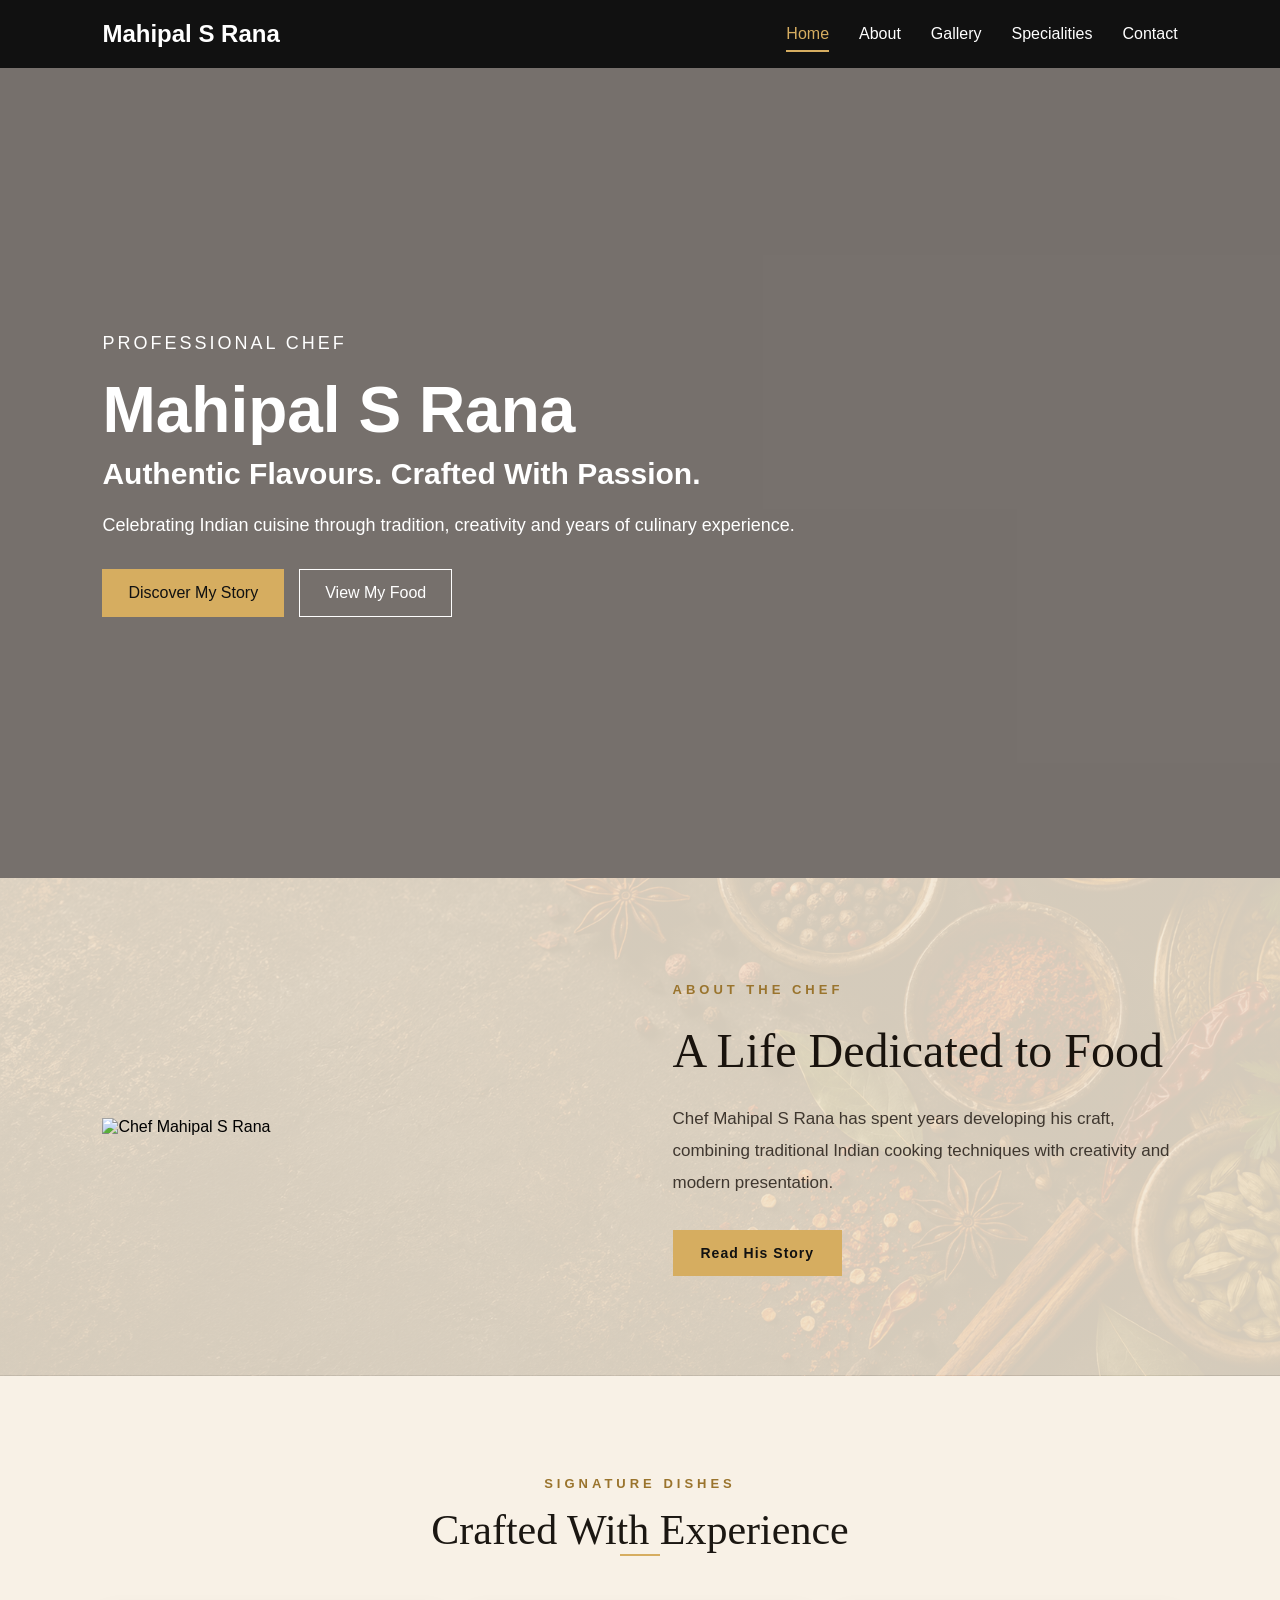
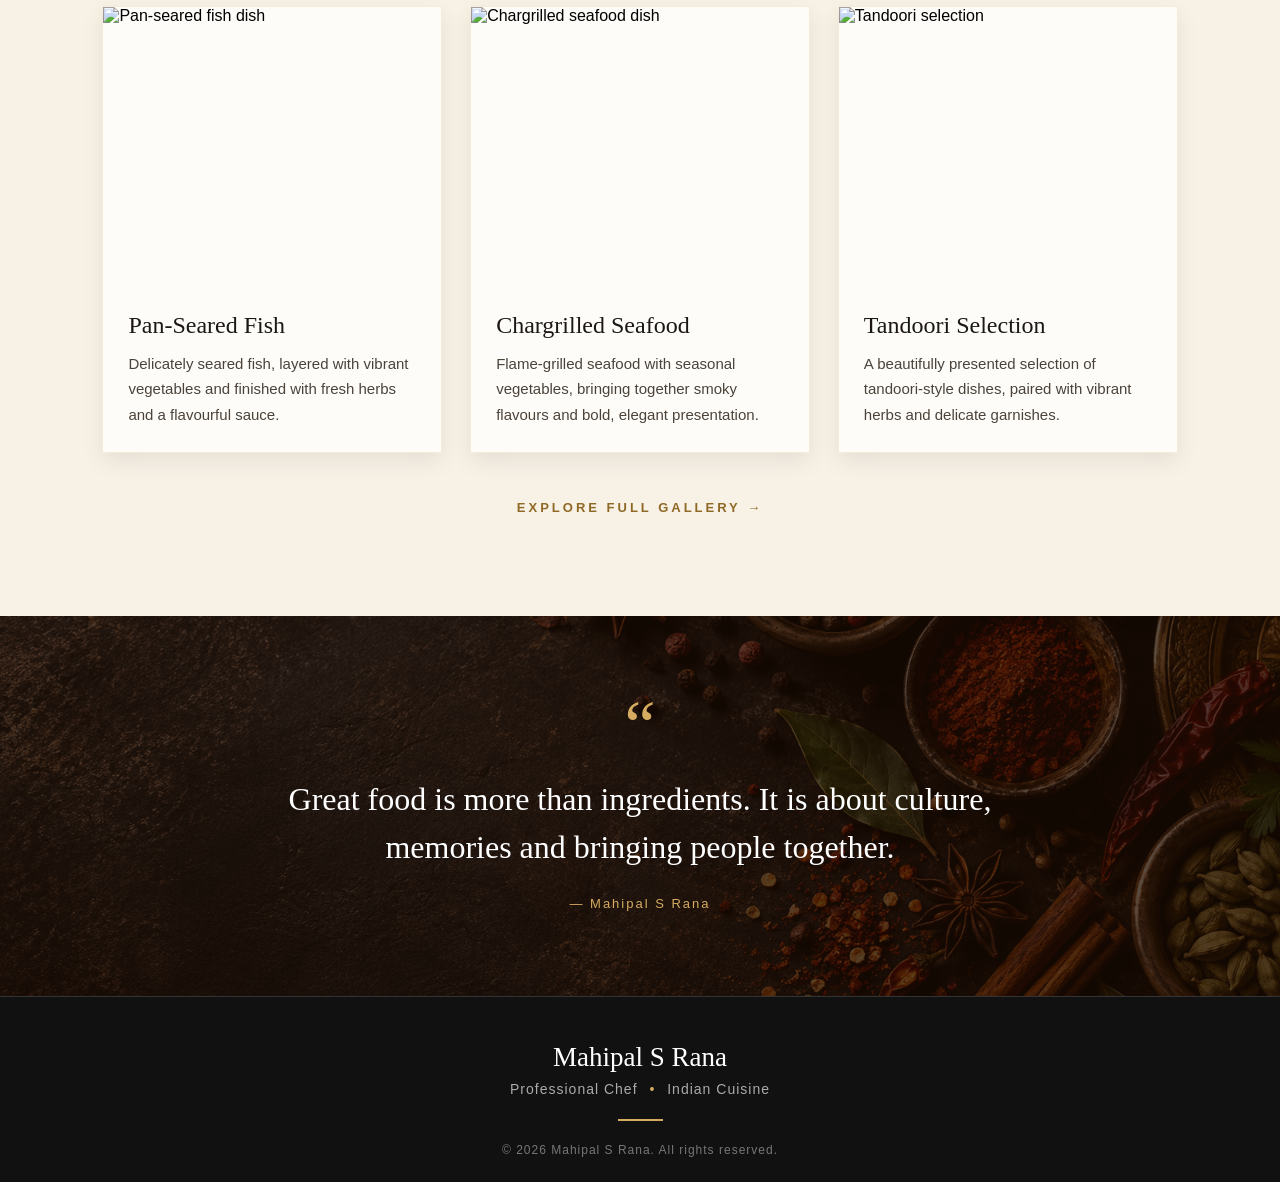
==== index.html @ 394e69e4 "Initial chef website" ====
<!DOCTYPE html>
<html lang="en">

<head>
    <meta charset="UTF-8">
    <meta name="viewport" content="width=device-width, initial-scale=1.0">

    <title>Mahipal S Rana | Professional Chef</title>

    <link rel="stylesheet" href="style.css">
</head>

<body>

   <body>

    <!-- NAVBAR -->
    <nav class="navbar">
        <div class="logo">Mahipal S Rana</div>

        <ul class="nav-links">
            <li><a href="index.html" class="active">Home</a></li>
            <li><a href="about.html">About</a></li>
            <li><a href="gallery.html">Gallery</a></li>
            <li><a href="menu.html">Specialities</a></li>
            <li><a href="contact.html">Contact</a></li>
        </ul>
    </nav>


    <!-- HERO -->
    <section class="hero home-hero">

        <div class="hero-content">

            <p class="hero-small-text">PROFESSIONAL CHEF</p>

            <h1>Mahipal S Rana</h1>

            <h2>Authentic Flavours. Crafted With Passion.</h2>

            <p>
                Celebrating Indian cuisine through tradition,
                creativity and years of culinary experience.
            </p>

            <div class="hero-buttons">
                <a href="about.html" class="btn gold-btn">
                    Discover My Story
                </a>

                <a href="gallery.html" class="btn btn-outline">
                    View My Food
                </a>
            </div>

        </div>

    </section>


    <!-- ABOUT PREVIEW -->
    <section class="home-about">

        <div class="home-about-image">
            <img src="images/chef.jpg" alt="Chef Mahipal S Rana">
        </div>

        <div class="home-about-text">

            <p class="gold-label">ABOUT THE CHEF</p>

            <h2>A Life Dedicated to Food</h2>

            <p>
                Chef Mahipal S Rana has spent years developing his craft,
                combining traditional Indian cooking techniques with
                creativity and modern presentation.
            </p>

            <a href="about.html" class="warm-button">
                Read His Story
            </a>

        </div>

    </section>


    <!-- SIGNATURE DISHES -->
    <section class="signature-section">

        <div class="section-heading">
            <p class="gold-label">SIGNATURE DISHES</p>

            <h2>Crafted With Experience</h2>

            <div class="gold-line"></div>
        </div>


        <div class="signature-grid">

            <div class="signature-card">
                <img src="images/dish3.jpg" alt="Pan-seared fish dish">

                <div class="signature-card-content">
                    <h3>Pan-Seared Fish</h3>

                    <p>
                        Delicately seared fish, layered with vibrant
                        vegetables and finished with fresh herbs and
                        a flavourful sauce.
                    </p>
                </div>
            </div>


            <div class="signature-card">
                <img src="images/dish7.jpg" alt="Chargrilled seafood dish">

                <div class="signature-card-content">
                    <h3>Chargrilled Seafood</h3>

                    <p>
                        Flame-grilled seafood with seasonal vegetables,
                        bringing together smoky flavours and bold,
                        elegant presentation.
                    </p>
                </div>
            </div>


            <div class="signature-card">
                <img src="images/dish13.jpg" alt="Tandoori selection">

                <div class="signature-card-content">
                    <h3>Tandoori Selection</h3>

                    <p>
                        A beautifully presented selection of tandoori-style
                        dishes, paired with vibrant herbs and delicate garnishes.
                    </p>
                </div>
            </div>

        </div>


        <div class="signature-link">
            <a href="gallery.html">
                EXPLORE FULL GALLERY →
            </a>
        </div>

    </section>


    <!-- QUOTE SECTION -->
    <section class="home-quote">

        <div class="home-quote-overlay"></div>

        <div class="home-quote-content">

            <div class="quote-mark">“</div>

            <blockquote>
                Great food is more than ingredients.
                It is about culture, memories and bringing people together.
            </blockquote>

            <p>— Mahipal S Rana</p>

        </div>

    </section>


    <!-- FOOTER -->
    <footer class="site-footer">

        <h2>Mahipal S Rana</h2>

        <p class="footer-title">
            Professional Chef <span>•</span> Indian Cuisine
        </p>

        <div class="footer-gold-line"></div>

        <p class="copyright">
            © 2026 Mahipal S Rana. All rights reserved.
        </p>

    </footer>

</body>


</html>
---- style.css ----
* {
    margin: 0;
    padding: 0;
    box-sizing: border-box;
}

body {
    font-family: Arial, sans-serif;
}

.navbar {
    display: flex;
    justify-content: space-between;
    align-items: center;

    padding: 20px 8%;

    background-color: #111;
}

.logo {
    color: white;
    font-size: 24px;
    font-weight: bold;
}

.nav-links {
    display: flex;
    gap: 30px;
    list-style: none;
}

.nav-links a {
    color: white;
    text-decoration: none;
    font-size: 16px;
}

.nav-links a:hover {
    color: var(--chef-gold);
}
.nav-links a {
    color: white;
    text-decoration: none;
    font-size: 16px;
    transition: color 0.3s ease;
}
.hero {
    position: relative;

    min-height: 90vh;

    display: flex;
    align-items: center;

    padding: 0 8%;

    background-image: url("images/dish21.jpg");
    background-size: cover;
    background-position: center;

    color: white;

    overflow: hidden;
}

.hero-content {
    max-width: 700px;
}

.hero-small-text {
    text-transform: uppercase;
    letter-spacing: 3px;
    margin-bottom: 15px;
}

.hero h1 {
    font-size: 64px;
    margin-bottom: 10px;
}

.hero h2 {
    font-size: 30px;
    margin-bottom: 20px;
}

.hero p {
    font-size: 18px;
    line-height: 1.6;
}

.hero-buttons {
    display: flex;
    gap: 15px;

    margin-top: 30px;
}

.btn {
    display: inline-block;

    padding: 14px 25px;

    background-color: white;
    color: black;

    text-decoration: none;

    border: 1px solid white;
}

.btn-outline {
    background-color: transparent;
    color: white;
}

.btn:hover {
    opacity: 0.8;
}
.about-section {
    display: flex;
    align-items: center;

    gap: 60px;

    padding: 100px 8%;
}

.about-image,
.about-text {
    flex: 1;
}

.about-image img {
    width: 100%;
    max-height: 600px;

    object-fit: cover;
}

.section-label {
    text-transform: uppercase;
    letter-spacing: 3px;

    margin-bottom: 15px;
}

.about-text h2 {
    font-size: 42px;

    margin-bottom: 20px;
}

.about-text p {
    line-height: 1.8;

    margin-bottom: 30px;
}

.dark-btn {
    display: inline-block;

    padding: 14px 25px;

    background-color: #111;
    color: white;

    text-decoration: none;
}
.dishes-section {
    padding: 100px 8%;

    background-color: #f5f5f5;
}

.section-heading {
    text-align: center;

    margin-bottom: 50px;
}

.section-heading h2 {
    font-size: 42px;
}

.dish-grid {
    display: grid;

    grid-template-columns: repeat(3, 1fr);

    gap: 30px;
}

.dish-card {
    background-color: white;

    padding-bottom: 25px;
}

.dish-card img {
    width: 100%;
    height: 300px;

    object-fit: cover;
}

.dish-card h3 {
    margin: 20px 20px 10px;
}

.dish-card p {
    margin: 0 20px;

    line-height: 1.6;
}
.quote-section {
    padding: 120px 20%;

    text-align: center;

    background-color: #111;
    color: white;
}

.quote-section blockquote {
    font-size: 34px;
    line-height: 1.5;

    margin-bottom: 20px;
}
@media (max-width: 768px) {

    .navbar {
        flex-direction: column;
        gap: 20px;
    }

    .nav-links {
        gap: 15px;
        flex-wrap: wrap;
        justify-content: center;
    }

    .hero h1 {
        font-size: 44px;
    }

    .about-section {
        flex-direction: column;
    }

    .dish-grid {
        grid-template-columns: 1fr;
    }

}

/* ==================================================
   About PAGE
================================================== */
.page-hero {
    position: relative;

    padding: 100px 8%;
    text-align: center;

    background-color: #222;
    background-size: cover;
    background-position: center;

    color: white;

    overflow: hidden;
}

.page-hero h1 {
    font-size: 52px;
    margin-bottom: 20px;
}

.page-hero p {
    font-size: 18px;
    line-height: 1.6;
}


.about-page-section {
    display: flex;
    align-items: center;
    gap: 60px;
    padding: 100px 8%;
}

.about-page-image,
.about-page-text {
    flex: 1;
}

.about-page-image img {
    width: 100%;
    max-height: 650px;
    object-fit: cover;
}

.about-page-text h2 {
    font-size: 46px;
    margin-bottom: 25px;
}

.about-page-text p {
    line-height: 1.8;
    margin-bottom: 20px;
}


.chef-values {
    padding: 100px 8%;
    background-color: #f5f5f5;
}

.values-grid {
    display: grid;
    grid-template-columns: repeat(3, 1fr);
    gap: 30px;
}

.value-card {
    background-color: white;
    padding: 40px;
}

.value-card h3 {
    font-size: 24px;
    margin-bottom: 15px;
}

.value-card p {
    line-height: 1.7;
}


@media (max-width: 768px) {

    .about-page-section {
        flex-direction: column;
    }

    .values-grid {
        grid-template-columns: 1fr;
    }

    .page-hero h1 {
        font-size: 38px;
    }

}
/* ==================================================
   Gallery PAGE
================================================== */
.gallery-section {
    padding: 100px 8%;

    background-color: #2f2e2e;
}

.gallery-grid {
    display: grid;
    grid-template-columns: repeat(3, 1fr);
    gap: 20px;
}

.gallery-item {
    overflow: hidden;
}

.gallery-item img {
    width: 100%;
    height: 350px;
    object-fit: cover;
    display: block;
    transition: transform 0.4s ease;
}

.gallery-item img:hover {
    transform: scale(1.05);
}

@media (max-width: 900px) {
    .gallery-grid {
        grid-template-columns: repeat(2, 1fr);
    }
}

@media (max-width: 600px) {
    .gallery-grid {
        grid-template-columns: 1fr;
    }
}
/* ==================================================
   SPECIALITIES PAGE
================================================== */


/* GOLD COLOUR USED THROUGHOUT PAGE */

:root {
    --chef-gold: #d6ad60;
}


/* ---------------- HERO ---------------- */

.specialities-hero {
    position: relative;

    min-height: 330px;

    display: flex;
    justify-content: center;
    align-items: center;

    text-align: center;
    color: white;

    background-image: url("images/dish25.jpg");
    background-size: cover;
    background-position: center;
}


/* Dark layer over hero photograph */

.specialities-hero-overlay {
    position: absolute;

    top: 0;
    left: 0;

    width: 100%;
    height: 100%;

    background: rgba(0, 0, 0, 0.68);
}


.specialities-hero-content {
    position: relative;
    z-index: 2;

    max-width: 850px;

    padding: 70px 30px;
}


.gold-label {
    color: var(--chef-gold);

    font-size: 14px;
    font-weight: bold;

    letter-spacing: 5px;

    margin-bottom: 20px;
}


.gold-line {
    width: 40px;
    height: 2px;

    margin: 0 auto 20px;

    background-color: var(--chef-gold);
}


.specialities-hero h1 {
    font-family: Georgia, "Times New Roman", serif;

    font-size: 60px;
    font-weight: normal;

    margin-bottom: 15px;
}


.specialities-intro {
    font-size: 18px;
    line-height: 1.7;

    max-width: 700px;

    margin: auto;
}


/* ---------------- GRID ---------------- */

.specialities-grid {
    display: grid;

    grid-template-columns: repeat(3, 1fr);

    background-color: #111;
}


/* Individual speciality */

.speciality-box {
    position: relative;

    min-height: 370px;

    display: flex;
    justify-content: center;
    align-items: center;

    text-align: center;

    color: white;

    background-size: cover;
    background-position: center;

    overflow: hidden;

    border-right: 1px solid rgba(255,255,255,0.25);
    border-bottom: 1px solid rgba(255,255,255,0.25);
}


/* THE FADED EFFECT YOU ASKED FOR */

.speciality-overlay {
    position: absolute;

    top: 0;
    left: 0;

    width: 100%;
    height: 100%;

    background: rgba(0, 0, 0, 0.62);

    transition: background 0.4s ease;
}


/* Make image slightly brighter when hovering */

.speciality-box:hover .speciality-overlay {
    background: rgba(0, 0, 0, 0.48);
}


/* Content sits ABOVE dark overlay */

.speciality-content {
    position: relative;
    z-index: 2;

    max-width: 390px;

    padding: 45px 35px;
}


.speciality-icon {
    display: block;

    color: var(--chef-gold);

    font-size: 34px;

    margin-bottom: 15px;
}


.speciality-content h2 {
    font-family: Georgia, "Times New Roman", serif;

    font-size: 30px;
    font-weight: normal;

    margin-bottom: 14px;
}


.small-gold-line {
    width: 35px;
    height: 2px;

    margin: 0 auto 18px;

    background-color: var(--chef-gold);
}


.speciality-content p {
    font-size: 16px;
    line-height: 1.7;

    margin-bottom: 25px;
}


.speciality-content a {
    color: var(--chef-gold);

    font-size: 13px;
    font-weight: bold;

    letter-spacing: 3px;

    text-decoration: none;
}


.speciality-content a:hover {
    color: white;
}

/* VIEW MORE BUTTON */

.gallery-more {
    display: flex;
    justify-content: center;
    align-items: center;

    padding: 55px 0 20px;
}

#viewMoreBtn {
    min-width: 220px;

    padding: 18px 42px;

    background-color: transparent;

    color: var(--chef-gold);

    border: 1px solid var(--chef-gold);

    font-size: 13px;
    font-weight: bold;

    letter-spacing: 4px;

    cursor: pointer;

    transition: all 0.3s ease;
}

#viewMoreBtn:hover {
    background-color: var(--chef-gold);

    color: #111;

    transform: translateY(-3px);
}
/* ---------------- BACKGROUND IMAGES ---------------- */


/* Change these dish numbers to whichever
   photographs you think suit each category best */


.indian {
    background-image: url("images/dish13.jpg");
}


.contemporary {
    background-image: url("images/dish7.jpg");
}


.seafood {
    background-image: url("images/dish4.jpg");
}


.grill {
    background-image: url("images/dish18.jpg");
}


.fine-dining {
    background-image: url("images/dish17.jpg");
}


.desserts {
    background-image: url("images/dish21.jpg");
}


/* ---------------- ACTIVE NAVIGATION ---------------- */

.nav-links .active {
    color: var(--chef-gold);

    border-bottom: 2px solid var(--chef-gold);

    padding-bottom: 8px;
}


/* ---------------- TABLET ---------------- */

@media (max-width: 900px) {

    .specialities-grid {
        grid-template-columns: repeat(2, 1fr);
    }

    .specialities-hero h1 {
        font-size: 48px;
    }

}


/* ---------------- MOBILE ---------------- */

@media (max-width: 600px) {

    .specialities-grid {
        grid-template-columns: 1fr;
    }

    .specialities-hero {
        min-height: 400px;
    }

    .specialities-hero h1 {
        font-size: 40px;
    }

    .speciality-box {
        min-height: 400px;
    }

}
/* ==================================================
   CONTACT PAGE
================================================== */


.contact-hero {
    position: relative;

    min-height: 360px;

    display: flex;
    justify-content: center;
    align-items: center;

    text-align: center;
    color: white;

    background-image: url("images/dish25.jpg");
    background-size: cover;
    background-position: center;
}


.contact-hero-overlay {
    position: absolute;

    top: 0;
    left: 0;

    width: 100%;
    height: 100%;

    background: rgba(0, 0, 0, 0.62);
}


.contact-hero-content {
    position: relative;
    z-index: 2;

    max-width: 800px;
    padding: 70px 30px;
}


.contact-hero-content h1 {
    font-family: Georgia, "Times New Roman", serif;

    font-size: 55px;
    font-weight: normal;

    margin-bottom: 20px;
}


.contact-hero-content > p:last-child {
    font-size: 18px;
    line-height: 1.7;
}


/* CONTACT MAIN AREA */

.contact-section {
    display: grid;

    grid-template-columns: 1fr 1fr;

    gap: 100px;

    padding: 110px 8%;

    background-color: #111;
    color: white;
}


.contact-info h2 {
    font-family: Georgia, "Times New Roman", serif;

    font-size: 46px;
    font-weight: normal;

    line-height: 1.2;

    margin-bottom: 25px;
}


.contact-description {
    max-width: 500px;

    line-height: 1.8;

    color: #ccc;

    margin-bottom: 50px;
}


.contact-detail {
    padding: 22px 0;

    border-top: 1px solid #333;
}


.contact-detail span {
    display: block;

    color: var(--chef-gold);

    font-size: 12px;
    font-weight: bold;

    letter-spacing: 3px;

    margin-bottom: 10px;
}


.contact-detail p,
.contact-detail a {
    color: white;

    text-decoration: none;

    font-size: 16px;
}


.contact-detail a:hover {
    color: var(--chef-gold);
}


/* FORM */

.contact-form-container {
    background-color: #181818;

    padding: 50px;
}


.form-row {
    display: grid;

    grid-template-columns: 1fr 1fr;

    gap: 25px;
}


.form-group {
    display: flex;

    flex-direction: column;

    margin-bottom: 30px;
}


.form-group label {
    color: var(--chef-gold);

    font-size: 11px;
    font-weight: bold;

    letter-spacing: 3px;

    margin-bottom: 12px;
}


.form-group input,
.form-group select,
.form-group textarea {
    width: 100%;

    padding: 15px 0;

    color: white;

    background: transparent;

    border: none;

    border-bottom: 1px solid #555;

    font-family: Arial, sans-serif;
    font-size: 16px;

    outline: none;
}


.form-group textarea {
    resize: vertical;
}


.form-group input:focus,
.form-group select:focus,
.form-group textarea:focus {
    border-bottom-color: var(--chef-gold);
}


.form-group input::placeholder,
.form-group textarea::placeholder {
    color: #777;
}


.contact-button {
    padding: 16px 30px;

    background-color: var(--chef-gold);

    color: #111;

    border: none;

    font-weight: bold;

    letter-spacing: 2px;

    cursor: pointer;

    transition: 0.3s;
}


.contact-button:hover {
    background-color: white;
}


/* MOBILE */

@media (max-width: 800px) {

    .contact-section {
        grid-template-columns: 1fr;

        gap: 60px;
    }

    .form-row {
        grid-template-columns: 1fr;
    }

    .contact-form-container {
        padding: 30px;
    }

    .contact-hero-content h1 {
        font-size: 40px;
    }

    .contact-info h2 {
        font-size: 38px;
    }

}
/* =========================================
   PAGE HERO BACKGROUND IMAGES
========================================= */
.about-hero {
    background-image: url("images/spices.jpg");
}

.gallery-hero {
    background-image: url("images/dish26.jpg");
}

.contact-page-hero {
    background-image: url("images/dish25.jpg");
}
/* =========================
   BACKGROUND IMAGE OVERLAYS
========================= */

.hero,
.about-hero,
.gallery-hero {
    position: relative;
}

.hero::before,
.about-hero::before,
.gallery-hero::before {
    content: "";
    position: absolute;
    inset: 0;
    background: rgba(0, 0, 0, 0.50);
}

.hero > *,
.about-hero > *,
.gallery-hero > * {
    position: relative;
    z-index: 2;
}


/* =========================
   FOOTER
========================= */

.site-footer {
    background-color: #111;
    color: white;
    text-align: center;
    padding: 45px 8% 25px;
    border-top: 1px solid #333;
}

.site-footer h2 {
    font-family: Georgia, "Times New Roman", serif;
    font-size: 27px;
    font-weight: normal;
    margin-bottom: 8px;
}

.footer-title {
    color: #aaa;
    font-size: 14px;
    letter-spacing: 1px;
}

.footer-title span {
    color: var(--chef-gold);
    margin: 0 7px;
}

.footer-gold-line {
    width: 45px;
    height: 2px;
    background-color: var(--chef-gold);
    margin: 22px auto;
}

.copyright {
    color: #777;
    font-size: 12px;
    letter-spacing: 1px;
}
/* =====================================
   ABOUT PAGE - SUBTLE SPICE FULL PAGE
===================================== */

/* =====================================
   ABOUT PAGE - FULL SPICE BACKGROUND
===================================== */

.about-page-bg {
    background-image: url("images/spices.jpg");
    background-size: cover;
    background-position: center;
    background-repeat: no-repeat;
    background-attachment: fixed;
}

/* CHEF BIOGRAPHY AREA */

.about-page-bg .about-page-section {
    background: rgba(248, 244, 236, 0.88);
}

.about-page-bg .about-page-text h2 {
    color: #111;
}

.about-page-bg .about-page-text p {
    color: #444;
}


/* HIS APPROACH AREA */

.about-page-bg .chef-values {
    position: relative;
    background: rgba(248, 244, 236, 0.40);
}

.about-page-bg .chef-values::before {
    display: none;
}

.about-page-bg .chef-values > * {
    position: relative;
    z-index: 2;
}


/* HIS APPROACH HEADING */

.about-page-bg .section-heading {
    text-align: center;
}

.about-page-bg .section-heading h2 {
    color: #111;
}


/* WHITE CARDS */

.about-page-bg .value-card {
    background: rgba(255, 255, 255, 0.93);
    border: 1px solid rgba(214, 173, 96, 0.3);
    box-shadow: 0 8px 25px rgba(0, 0, 0, 0.12);
}

.about-page-bg .value-card h3 {
    color: #111;
}

.about-page-bg .value-card p {
    color: #333;
}

.about-page-bg .value-icon {
    color: var(--chef-gold);
}

.about-page-bg .value-gold-line {
    background-color: var(--chef-gold);

}
/* =========================
   HIS APPROACH CARDS
========================= */

.values-grid {
    display: grid;
    grid-template-columns: repeat(3, 1fr);
    gap: 28px;
}

.value-card {
    background: rgba(255, 252, 247, 0.95);
    padding: 32px 30px 34px;

    border: 1px solid rgba(0, 0, 0, 0.06);

    box-shadow: 0 8px 20px rgba(0, 0, 0, 0.10);

    text-align: left;

    transition: transform 0.3s ease,
                box-shadow 0.3s ease;
}

.value-card:hover {
    transform: translateY(-5px);
    box-shadow: 0 12px 28px rgba(0, 0, 0, 0.16);
}

.value-icon {
    color: var(--chef-gold);
    font-size: 34px;
    line-height: 1;
    margin-bottom: 14px;
}

.value-card h3 {
    font-family: Georgia, "Times New Roman", serif;
    font-size: 28px;
    font-weight: normal;
    color: #1a1a1a;
    margin-bottom: 10px;
}

.value-gold-line {
    width: 38px;
    height: 2px;
    background-color: var(--chef-gold);
    margin-bottom: 18px;
}

.value-card p {
    color: #333;
    font-size: 16px;
    line-height: 1.7;
    margin: 0;
}
/* =====================================
   HOMEPAGE - WARM SPICE STYLE
===================================== */

.home-hero {
    position: relative;

    background-image: url("images/dish20.jpg");
    background-size: cover;
    background-position: center;

    color: white;
}

.home-hero::before {
    content: "";
    position: absolute;
    inset: 0;

    background: rgba(20, 10, 3, 0.58);
}

.home-hero .hero-content {
    position: relative;
    z-index: 2;
}


/* GOLD HERO BUTTON */

.gold-btn {
    background-color: var(--chef-gold);
    border-color: var(--chef-gold);
    color: #111;
}

.gold-btn:hover {
    background-color: white;
    border-color: white;
}


/* =====================================
   ABOUT PREVIEW
===================================== */

.home-about {
    display: grid;
    grid-template-columns: 1fr 1fr;

    gap: 65px;

    align-items: center;

    padding: 100px 8%;

    background-color: #f2e7d5;

    background-image:
        linear-gradient(
            rgba(242, 231, 213, 0.88),
            rgba(242, 231, 213, 0.88)
        ),
        url("images/spices.jpg");

    background-size: cover;
    background-position: center;
}

.home-about-image img {
    width: 100%;
    max-height: 620px;

    object-fit: cover;

    display: block;
}

.home-about-text {
    max-width: 550px;
}

.home-about-text .gold-label {
    color: #9a742d;
    letter-spacing: 4px;
    font-size: 13px;
    font-weight: bold;

    margin-bottom: 20px;
}

.home-about-text h2 {
    font-family: Georgia, "Times New Roman", serif;

    font-size: 48px;
    font-weight: normal;

    line-height: 1.15;

    margin-bottom: 25px;

    color: #19130d;
}

.home-about-text p {
    color: #3f372f;

    line-height: 1.9;

    margin-bottom: 30px;

    font-size: 17px;
}

.warm-button {
    display: inline-block;

    background-color: var(--chef-gold);

    color: #111;

    padding: 15px 28px;

    text-decoration: none;

    font-size: 14px;
    font-weight: bold;

    letter-spacing: 1px;

    transition: 0.3s;
}

.warm-button:hover {
    background-color: #111;
    color: white;
}


/* =====================================
   SIGNATURE DISHES
===================================== */

.signature-section {
    padding: 100px 8%;

    background-color: #f8f1e6;
}

.signature-section .section-heading {
    text-align: center;

    margin-bottom: 50px;
}

.signature-section .section-heading .gold-label {
    color: #9a742d;

    font-size: 13px;
    font-weight: bold;

    letter-spacing: 4px;

    margin-bottom: 15px;
}

.signature-section .section-heading h2 {
    font-family: Georgia, "Times New Roman", serif;

    font-size: 42px;
    font-weight: normal;

    color: #1b1712;
}

.signature-grid {
    display: grid;

    grid-template-columns: repeat(3, 1fr);

    gap: 28px;
}

.signature-card {
    background-color: rgba(255, 255, 255, 0.78);

    border: 1px solid rgba(214, 173, 96, 0.22);

    box-shadow: 0 8px 22px rgba(0, 0, 0, 0.08);

    overflow: hidden;

    transition: transform 0.3s ease,
                box-shadow 0.3s ease;
}

.signature-card:hover {
    transform: translateY(-6px);

    box-shadow: 0 14px 30px rgba(0, 0, 0, 0.13);
}

.signature-card img {
    width: 100%;
    height: 280px;

    object-fit: cover;

    display: block;
}

.signature-card-content {
    padding: 25px;
}

.signature-card h3 {
    font-family: Georgia, "Times New Roman", serif;

    font-size: 24px;
    font-weight: normal;

    margin-bottom: 12px;

    color: #1c1712;
}

.signature-card p {
    font-size: 15px;

    line-height: 1.7;

    color: #4b433a;
}

.signature-link {
    text-align: center;

    margin-top: 45px;
}

.signature-link a {
    color: #8f6926;

    text-decoration: none;

    font-weight: bold;

    font-size: 13px;

    letter-spacing: 3px;
}

.signature-link a:hover {
    color: #111;
}


/* =====================================
   QUOTE SECTION
===================================== */

.home-quote {
    position: relative;

    min-height: 380px;

    display: flex;
    justify-content: center;
    align-items: center;

    text-align: center;

    background-image: url("images/spices.jpg");
    background-size: cover;
    background-position: center;

    color: white;
}

.home-quote-overlay {
    position: absolute;
    inset: 0;

    background: rgba(25, 12, 3, 0.72);
}

.home-quote-content {
    position: relative;
    z-index: 2;

    max-width: 850px;

    padding: 70px 30px;
}

.quote-mark {
    color: var(--chef-gold);

    font-family: Georgia, serif;

    font-size: 70px;

    line-height: 0.7;

    margin-bottom: 25px;
}

.home-quote blockquote {
    font-family: Georgia, "Times New Roman", serif;

    font-size: 32px;

    line-height: 1.5;

    font-weight: normal;

    margin-bottom: 25px;
}

.home-quote-content p {
    color: var(--chef-gold);

    font-size: 13px;

    letter-spacing: 2px;
}


/* =====================================
   MOBILE
===================================== */

@media (max-width: 900px) {

    .home-about {
        grid-template-columns: 1fr;

        gap: 40px;
    }

    .signature-grid {
        grid-template-columns: 1fr;
    }

    .home-about-text h2 {
        font-size: 38px;
    }

    .home-quote blockquote {
        font-size: 25px;
    }
}
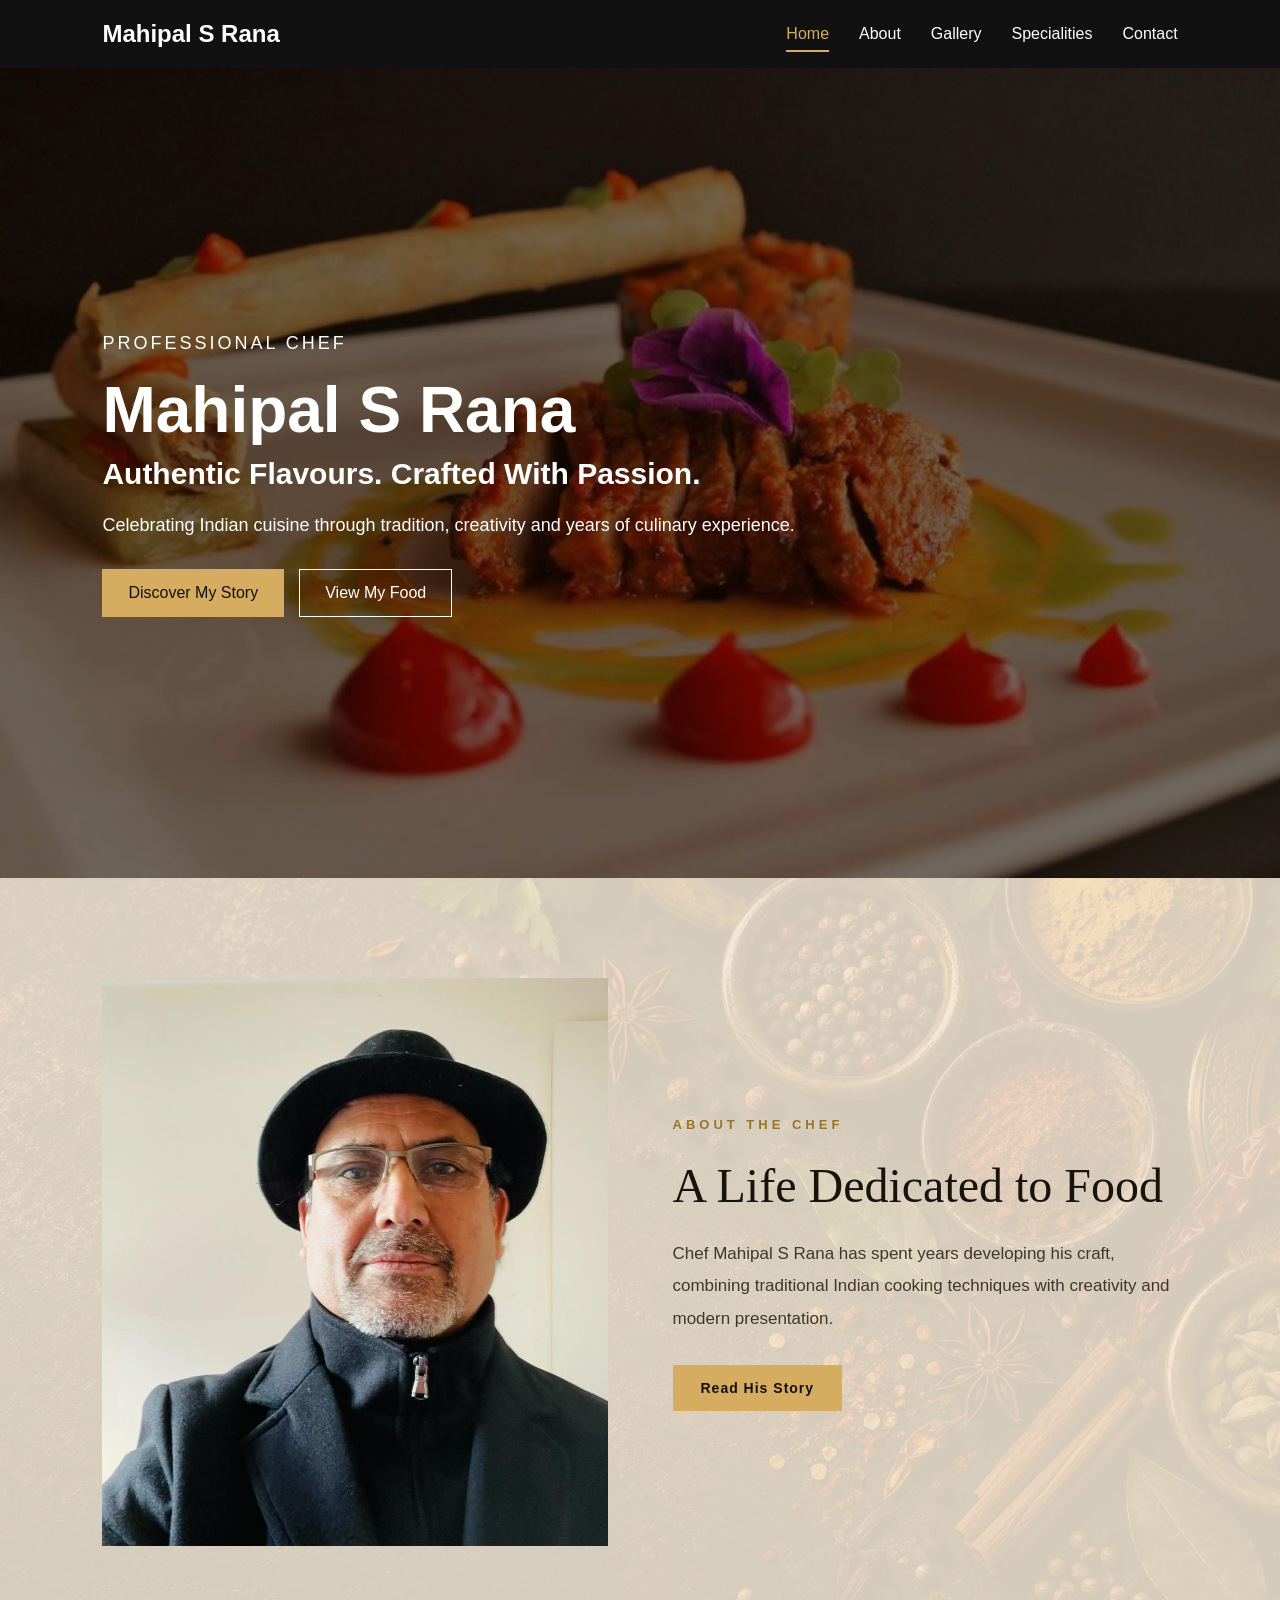
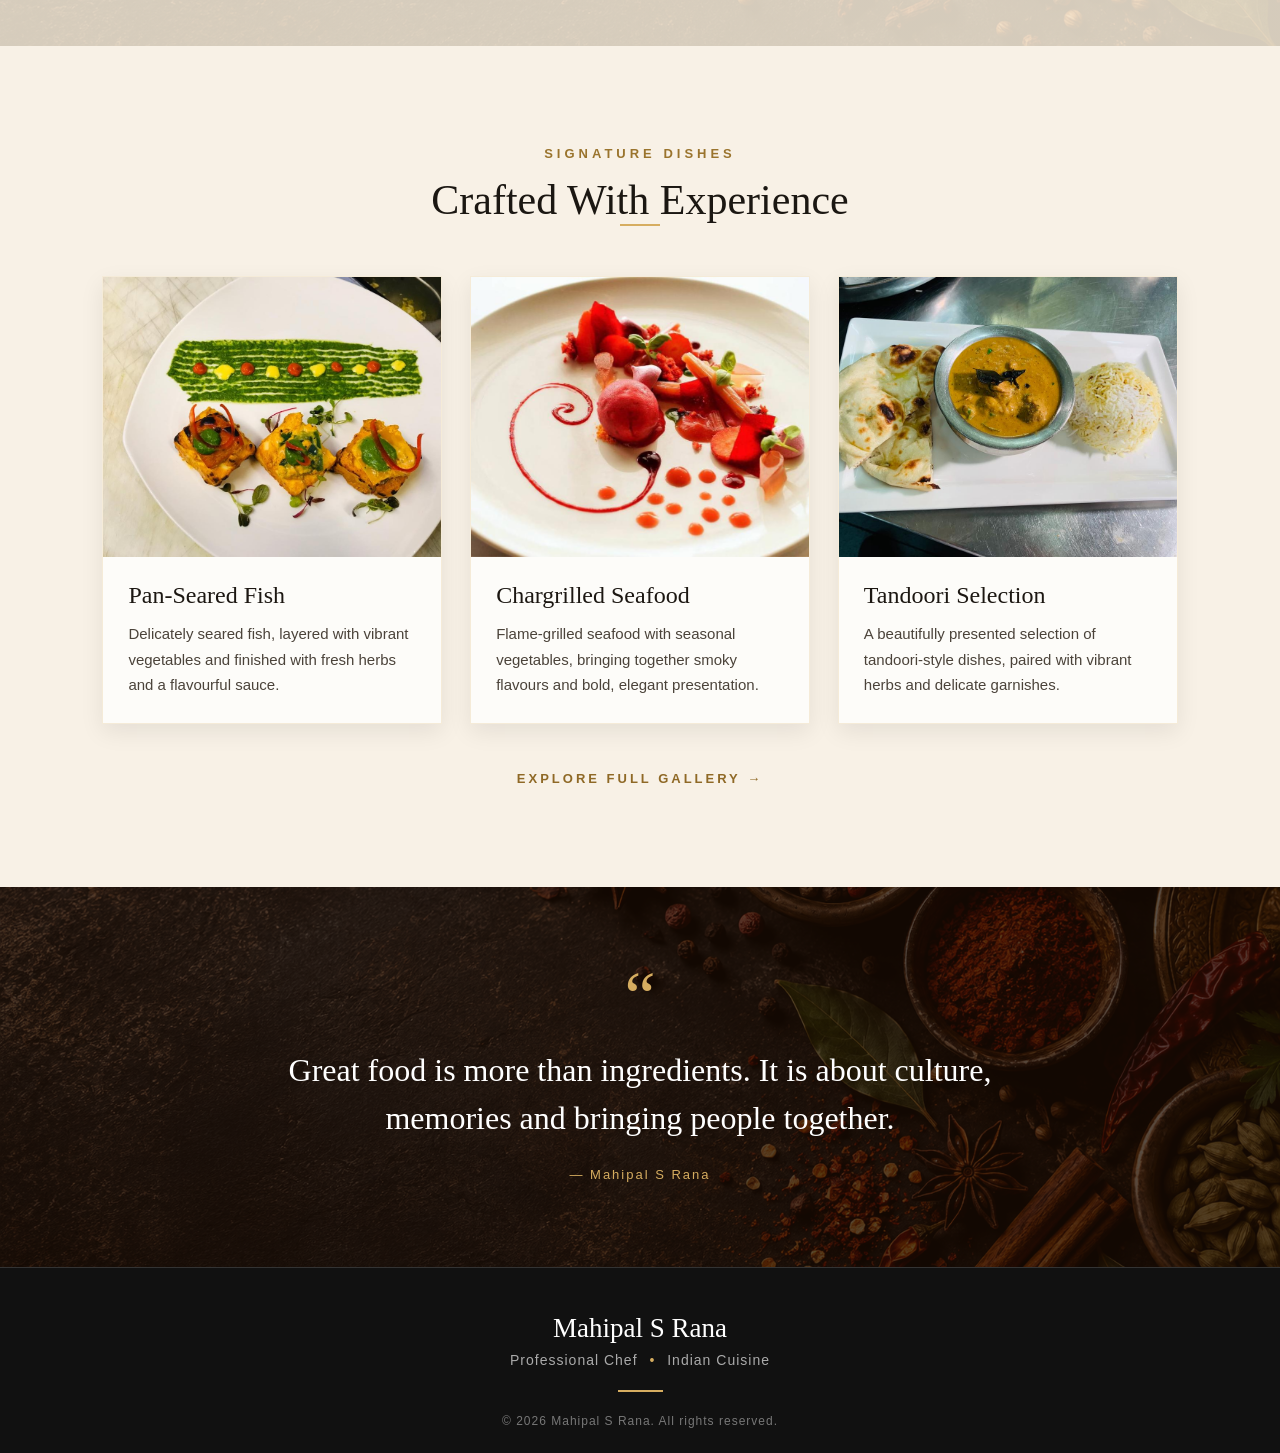
==== commit ef8164b4: "Fix image file extensions" ====
--- a/index.html
+++ b/index.html
@@ -63,7 +63,7 @@
     <section class="home-about">
 
         <div class="home-about-image">
-            <img src="images/chef.jpg" alt="Chef Mahipal S Rana">
+            <img src="images/chef.JPG" alt="Chef Mahipal S Rana">
         </div>
 
         <div class="home-about-text">
@@ -102,7 +102,7 @@
         <div class="signature-grid">
 
             <div class="signature-card">
-                <img src="images/dish3.jpg" alt="Pan-seared fish dish">
+                <img src="images/dish3.JPG" alt="Pan-seared fish dish">
 
                 <div class="signature-card-content">
                     <h3>Pan-Seared Fish</h3>
@@ -117,7 +117,7 @@
 
 
             <div class="signature-card">
-                <img src="images/dish7.jpg" alt="Chargrilled seafood dish">
+                <img src="images/dish7.JPG" alt="Chargrilled seafood dish">
 
                 <div class="signature-card-content">
                     <h3>Chargrilled Seafood</h3>
@@ -132,7 +132,7 @@
 
 
             <div class="signature-card">
-                <img src="images/dish13.jpg" alt="Tandoori selection">
+                <img src="images/dish13.JPG" alt="Tandoori selection">
 
                 <div class="signature-card-content">
                     <h3>Tandoori Selection</h3>
--- a/style.css
+++ b/style.css
@@ -55,7 +55,7 @@
 
     padding: 0 8%;
 
-    background-image: url("images/dish21.jpg");
+    background-image: url("images/dish21.JPG");
     background-size: cover;
     background-position: center;
 
@@ -422,7 +422,7 @@
     text-align: center;
     color: white;
 
-    background-image: url("images/dish25.jpg");
+    background-image: url("images/dish25.JPG");
     background-size: cover;
     background-position: center;
 }
@@ -668,32 +668,32 @@
 
 
 .indian {
-    background-image: url("images/dish13.jpg");
+    background-image: url("images/dish13.JPG");
 }
 
 
 .contemporary {
-    background-image: url("images/dish7.jpg");
+    background-image: url("images/dish7.JPG");
 }
 
 
 .seafood {
-    background-image: url("images/dish4.jpg");
+    background-image: url("images/dish4.JPG");
 }
 
 
 .grill {
-    background-image: url("images/dish18.jpg");
+    background-image: url("images/dish18.JPG");
 }
 
 
 .fine-dining {
-    background-image: url("images/dish17.jpg");
+    background-image: url("images/dish17.JPG");
 }
 
 
 .desserts {
-    background-image: url("images/dish21.jpg");
+    background-image: url("images/dish21.JPG");
 }
 
 
@@ -761,7 +761,7 @@
     text-align: center;
     color: white;
 
-    background-image: url("images/dish25.jpg");
+    background-image: url("images/dish25.JPG");
     background-size: cover;
     background-position: center;
 }
@@ -1018,11 +1018,11 @@
 }
 
 .gallery-hero {
-    background-image: url("images/dish26.jpg");
+    background-image: url("images/dish26.JPG");
 }
 
 .contact-page-hero {
-    background-image: url("images/dish25.jpg");
+    background-image: url("images/dish25.JPG");
 }
 /* =========================
    BACKGROUND IMAGE OVERLAYS
@@ -1240,7 +1240,7 @@
 .home-hero {
     position: relative;
 
-    background-image: url("images/dish20.jpg");
+    background-image: url("images/dish20.JPG");
     background-size: cover;
     background-position: center;
 
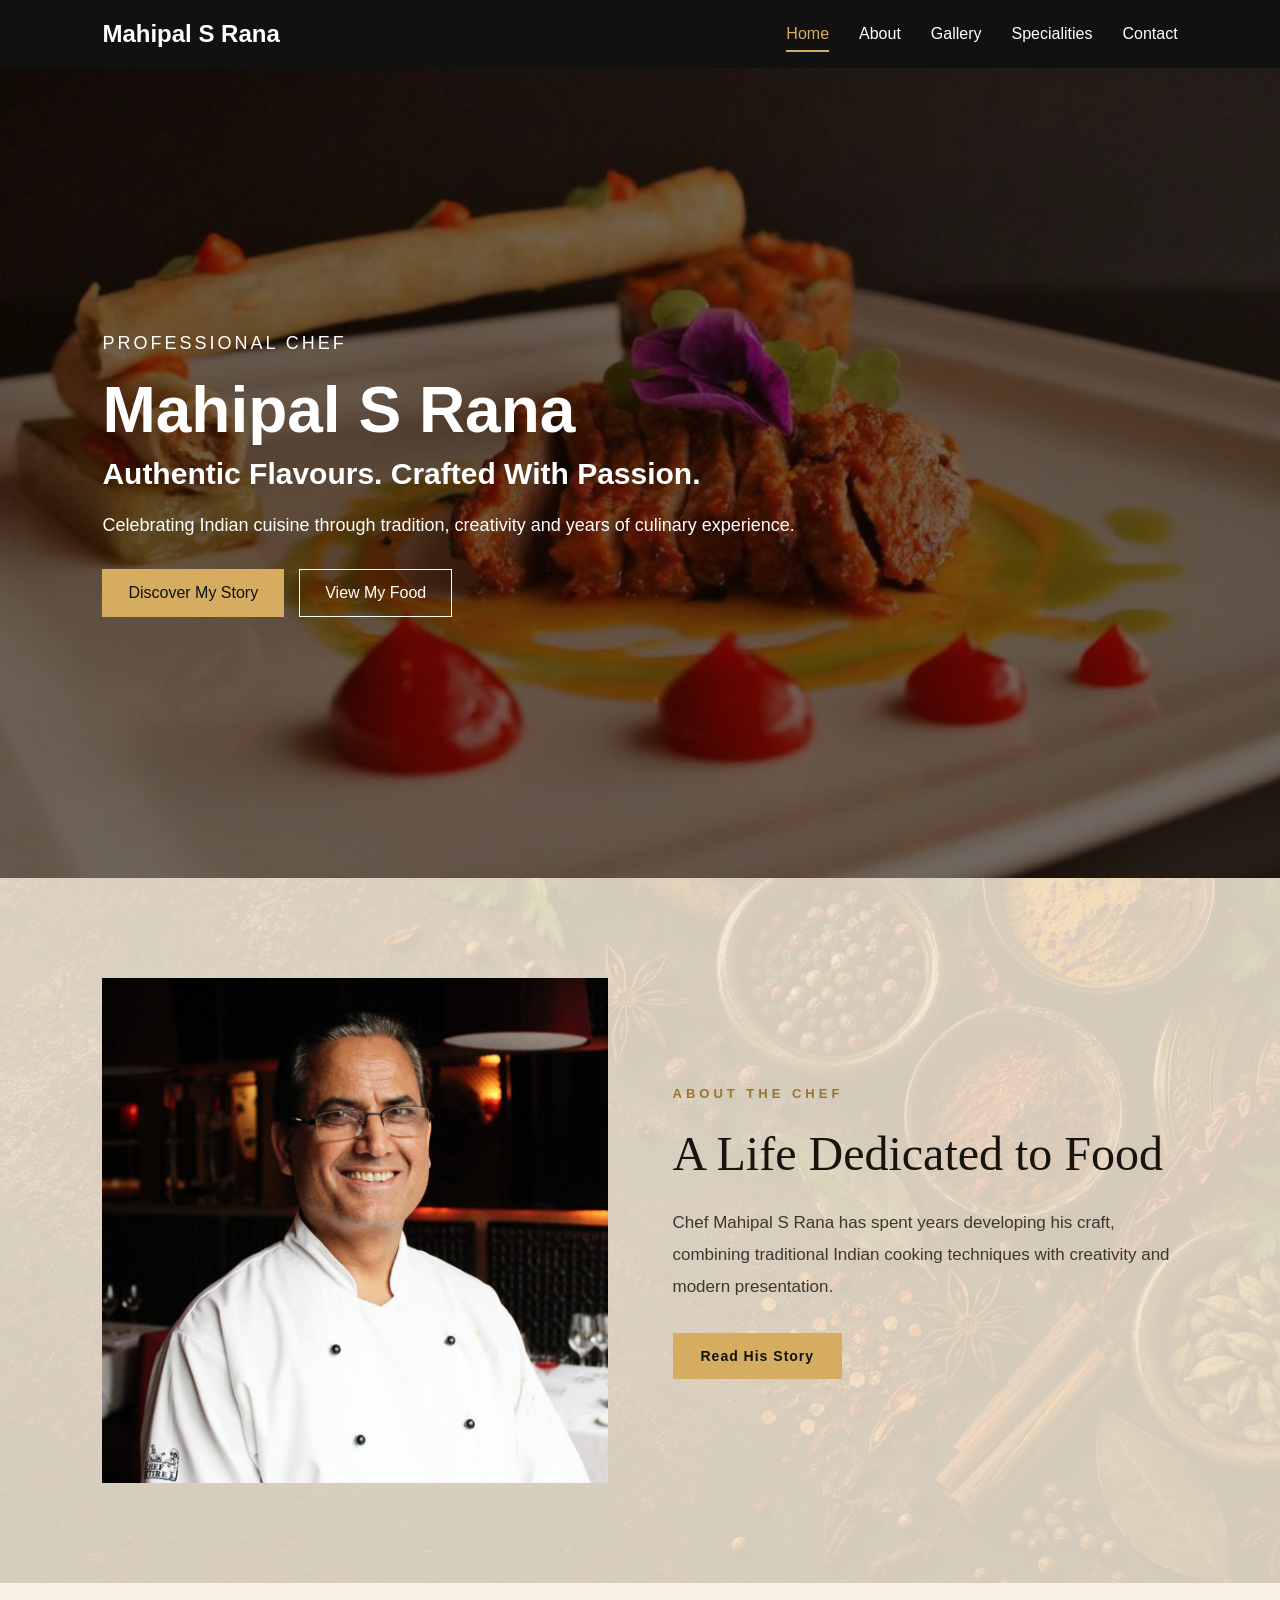
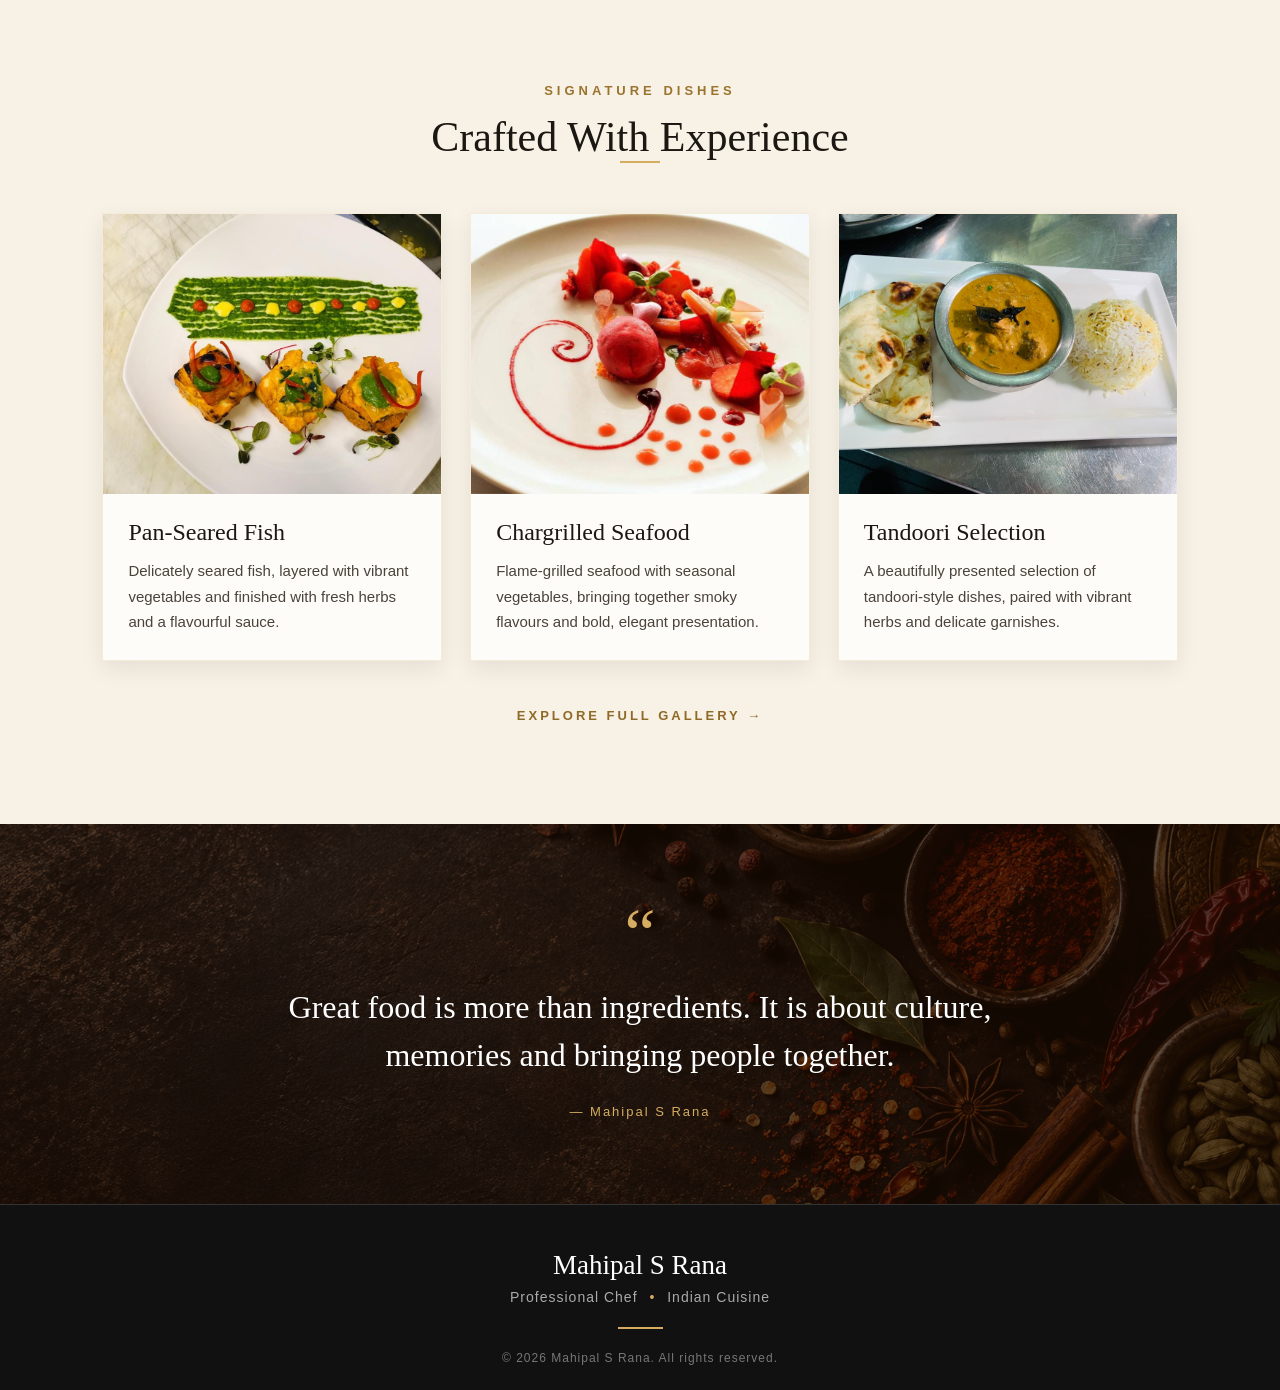
==== commit af6842dd: "Update About page" ====
--- a/index.html
+++ b/index.html
@@ -63,7 +63,7 @@
     <section class="home-about">
 
         <div class="home-about-image">
-            <img src="images/chef.JPG" alt="Chef Mahipal S Rana">
+            <img src="images/chef.jpeg" alt="Chef Mahipal S Rana">
         </div>
 
         <div class="home-about-text">
--- a/style.css
+++ b/style.css
@@ -1584,4 +1584,15 @@
     .home-quote blockquote {
         font-size: 25px;
     }
+}
+/* About page biography heading */
+.about-page-text h3 {
+    font-family: Georgia, "Times New Roman", serif;
+    font-style: italic;
+    font-size: 25px;
+    font-weight: normal;
+    line-height: 1.35;
+    margin-top: 28px;
+    margin-bottom: 22px;
+    color: #1a1a1a;
 }
